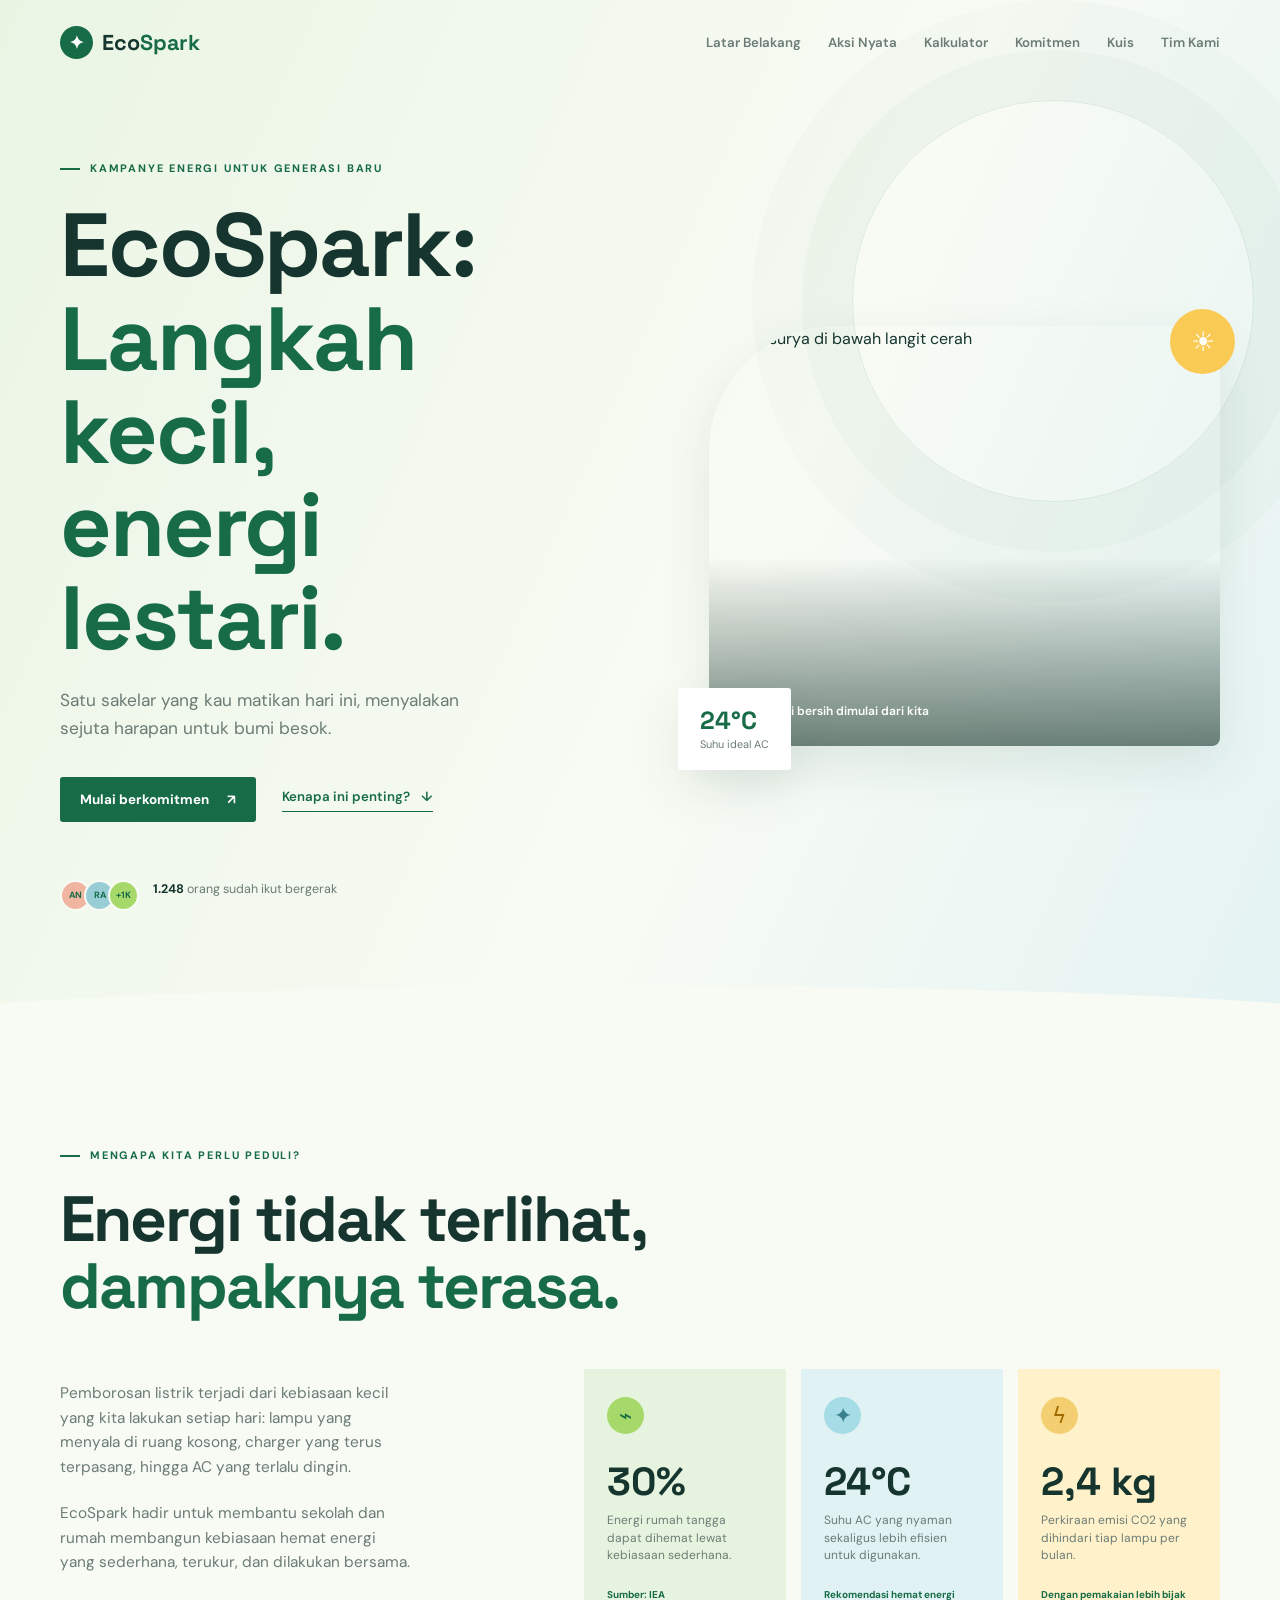
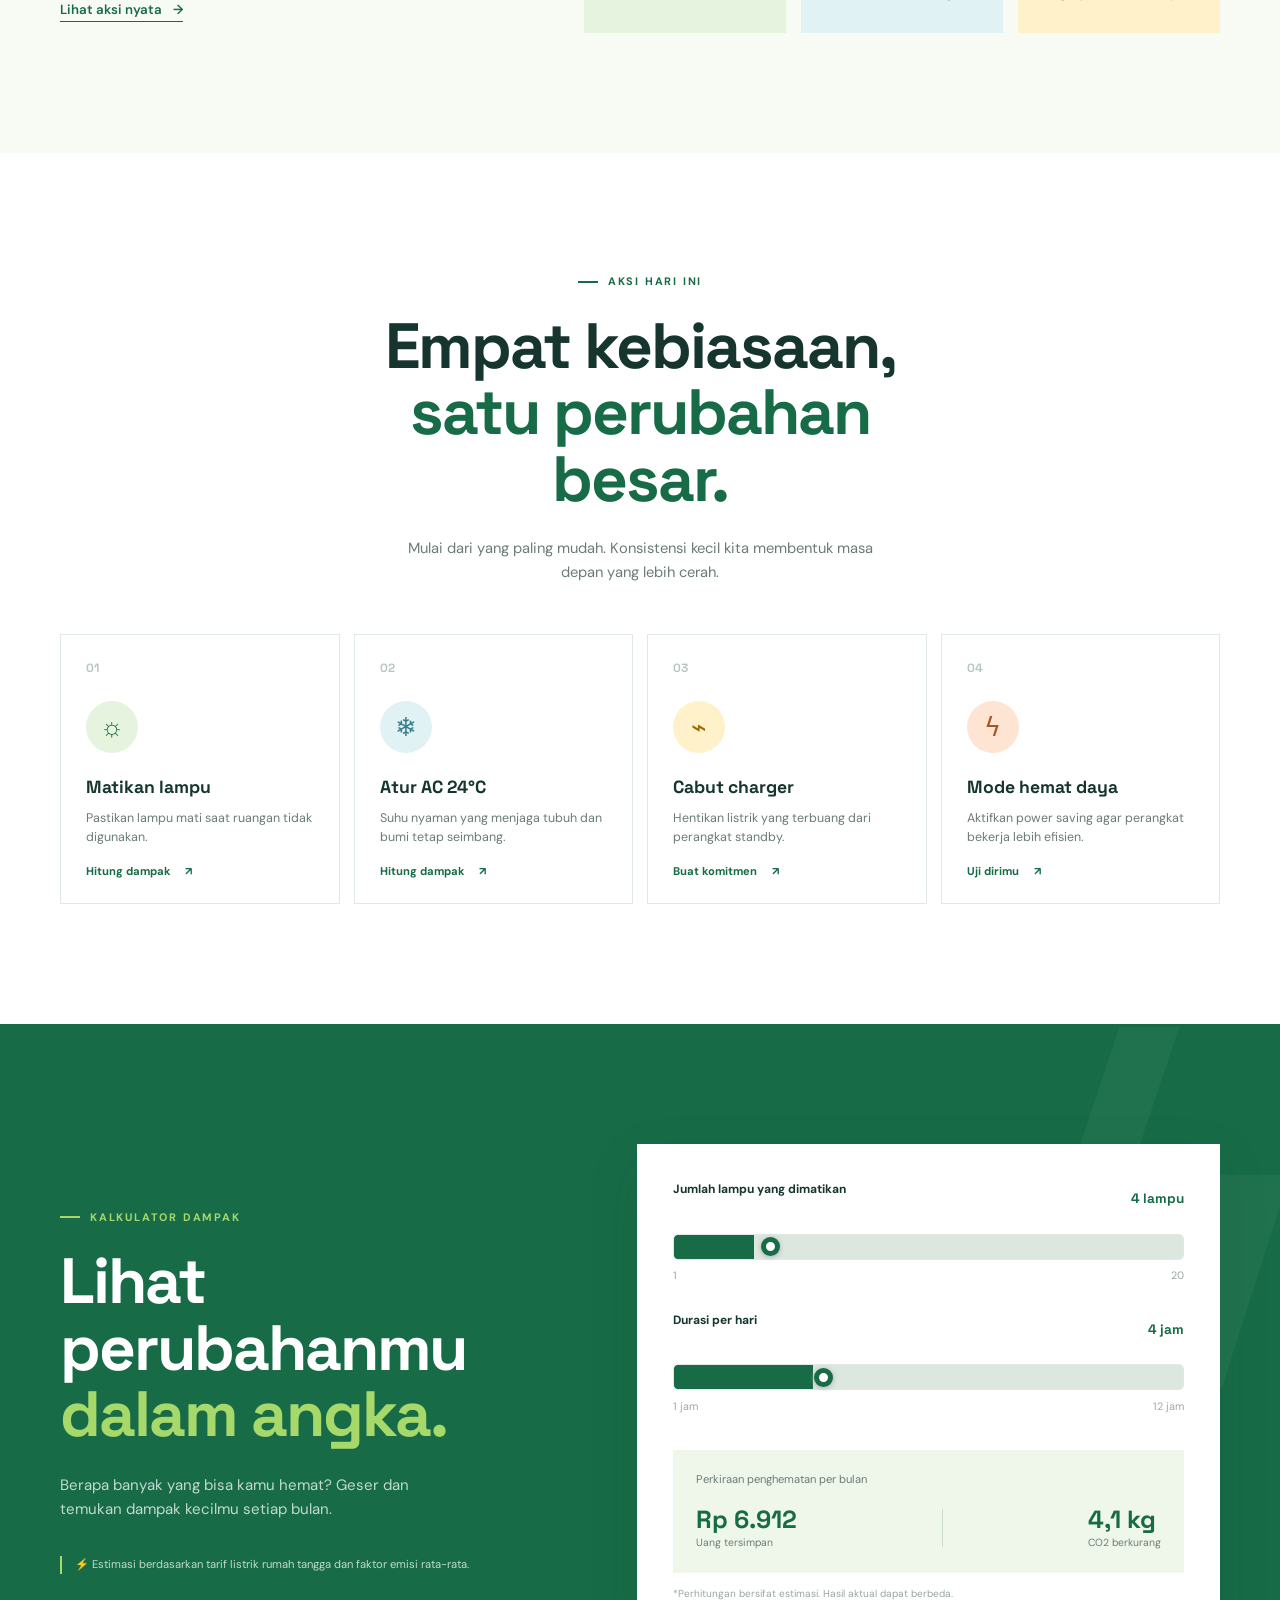
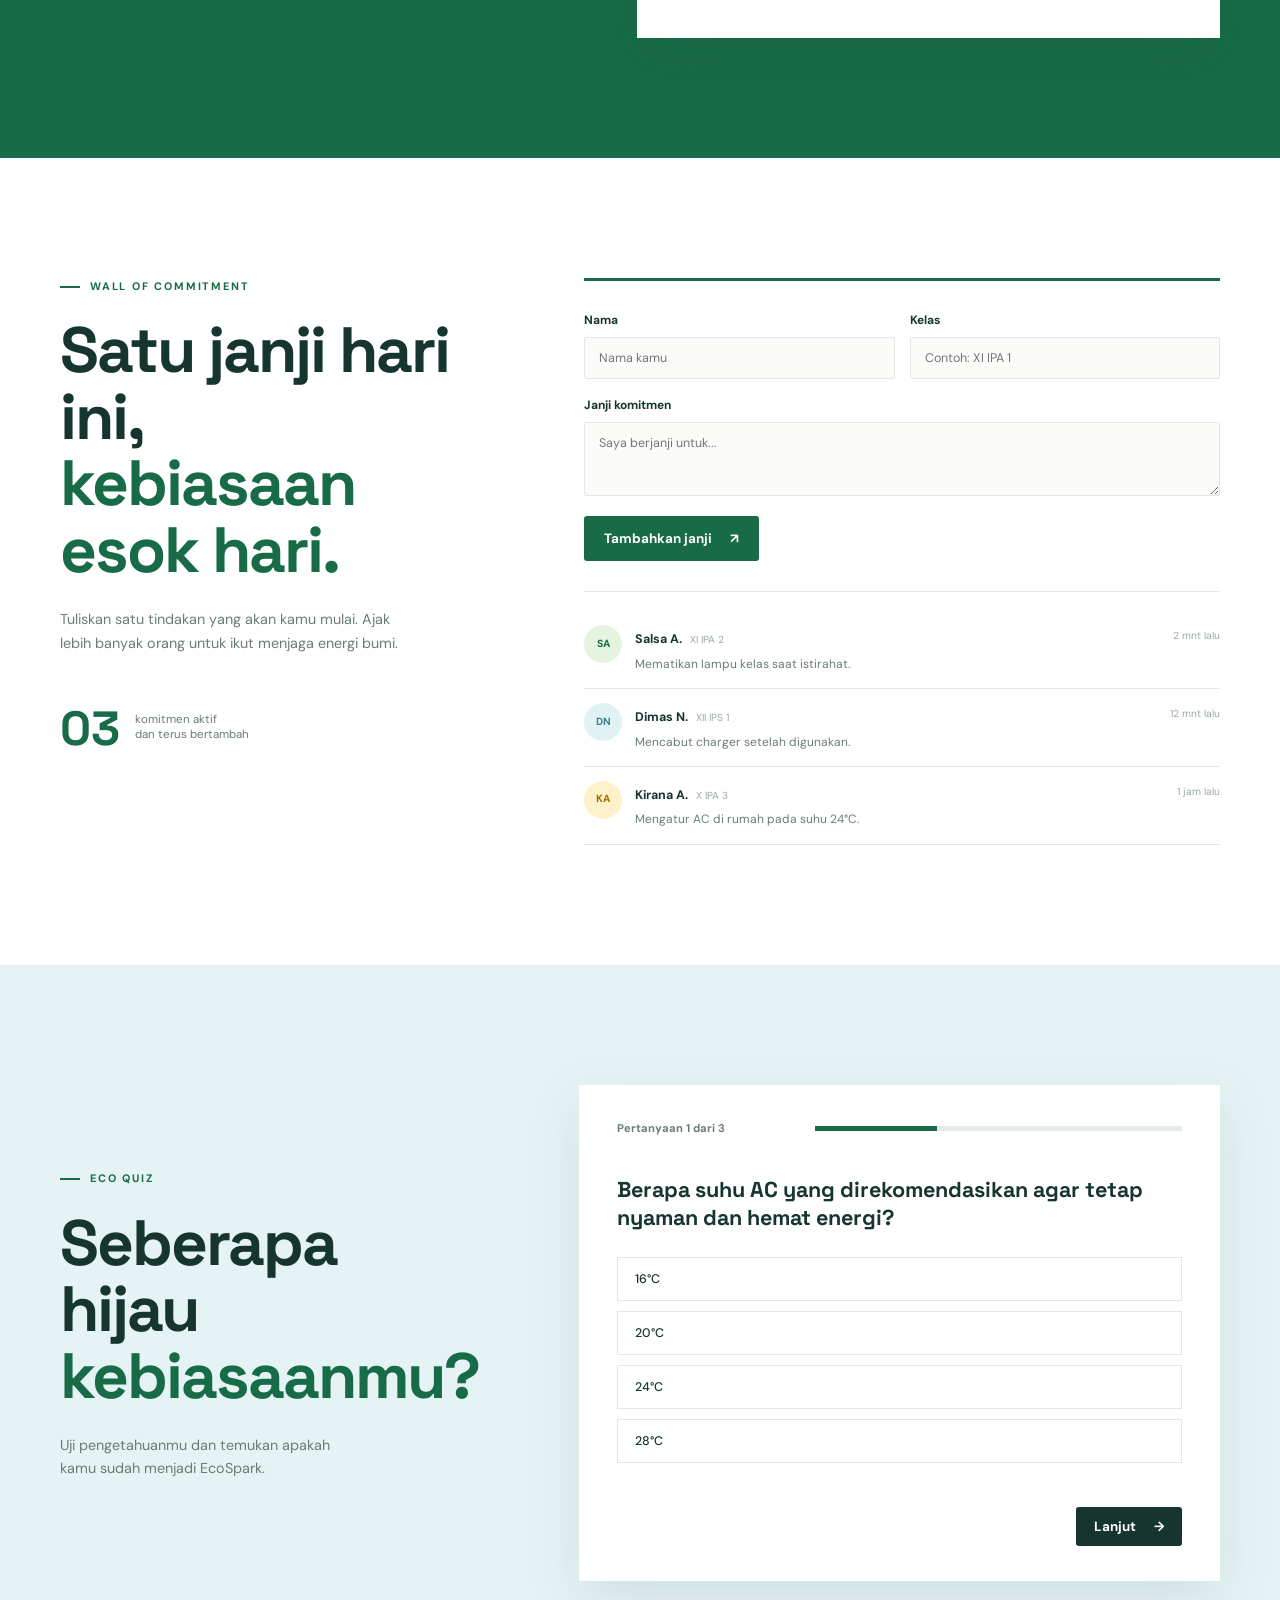
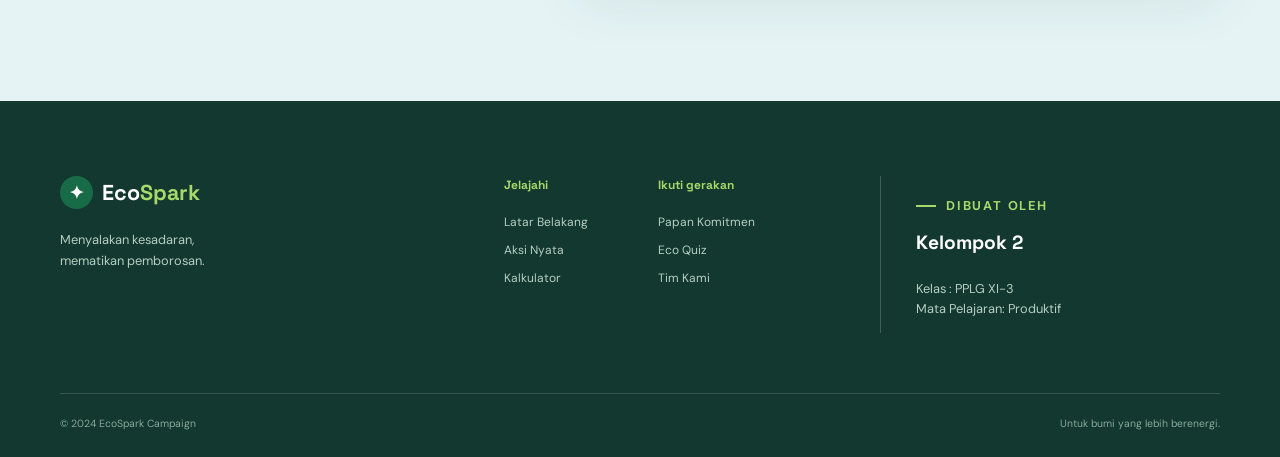
==== index.html @ 9c156b4d "first commit" ====
<!doctype html>
<html lang="id">
  <head>
    <meta charset="UTF-8" />
    <meta name="viewport" content="width=device-width, initial-scale=1.0" />
    <meta
      name="description"
      content="EcoSpark adalah kampanye digital untuk membangun kebiasaan konservasi dan penghematan energi."
    />
    <title>EcoSpark | Energi Lestari</title>
    <link rel="preconnect" href="https://fonts.googleapis.com" />
    <link rel="preconnect" href="https://fonts.gstatic.com" crossorigin />
    <link
      href="https://fonts.googleapis.com/css2?family=DM+Sans:wght@400;500;600;700&family=Space+Grotesk:wght@500;600;700&display=swap"
      rel="stylesheet"
    />
    <link rel="stylesheet" href="style.css" />
  </head>
  <body>
    <header class="site-header">
      <nav class="navbar container" aria-label="Navigasi utama">
        <a class="brand" href="#beranda" aria-label="EcoSpark beranda"
          ><span class="brand-mark">✦</span
          ><span>Eco<span>Spark</span></span></a
        >
        <button
          class="menu-toggle"
          type="button"
          aria-expanded="false"
          aria-controls="main-menu"
          aria-label="Buka menu navigasi"
        >
          ☰
        </button>
        <div class="nav-menu" id="main-menu">
          <a href="#latar-belakang">Latar Belakang</a
          ><a href="#aksi-nyata">Aksi Nyata</a
          ><a href="#kalkulator">Kalkulator</a><a href="#komitmen">Komitmen</a
          ><a href="#kuis">Kuis</a><a href="#tim">Tim Kami</a>
        </div>
      </nav>
    </header>

    <main>
      <section class="hero" id="beranda">
        <div class="hero-grid container">
          <div class="hero-copy reveal">
            <p class="eyebrow">
              <span></span> Kampanye energi untuk generasi baru
            </p>
            <h1>
              EcoSpark:<br /><em>Langkah kecil,<br />energi lestari.</em>
            </h1>
            <p class="hero-text">
              Satu sakelar yang kau matikan hari ini, menyalakan sejuta harapan
              untuk bumi besok.
            </p>
            <div class="hero-actions">
              <a class="button button-primary" href="#komitmen"
                >Mulai berkomitmen <span>↗</span></a
              ><a class="text-link" href="#latar-belakang"
                >Kenapa ini penting? <span>↓</span></a
              >
            </div>
            <div class="hero-proof">
              <div class="avatar-stack" aria-hidden="true">
                <span>AN</span><span>RA</span><span>+1K</span>
              </div>
              <p><strong>1.248</strong> orang sudah ikut bergerak</p>
            </div>
          </div>
          <div class="hero-visual reveal">
            <div class="visual-frame">
              <img
                src="https://images.unsplash.com/photo-1497435334941-8c899ee9e8e9?auto=format&fit=crop&w=1100&q=85"
                alt="Panel surya di bawah langit cerah"
              />
              <div class="image-label">
                <span class="pulse-dot"></span> Energi bersih dimulai dari kita
              </div>
            </div>
            <div class="floating-stat">
              <strong>24°C</strong><span>Suhu ideal AC</span>
            </div>
            <div class="sun-badge">☀</div>
          </div>
        </div>
        <div class="hero-wave" aria-hidden="true"></div>
      </section>

      <section class="section intro-section" id="latar-belakang">
        <div class="container">
          <div class="section-heading reveal">
            <p class="eyebrow"><span></span> Mengapa kita perlu peduli?</p>
            <h2>Energi tidak terlihat,<br /><em>dampaknya terasa.</em></h2>
          </div>
          <div class="intro-layout">
            <div class="intro-copy reveal">
              <p>
                Pemborosan listrik terjadi dari kebiasaan kecil yang kita
                lakukan setiap hari: lampu yang menyala di ruang kosong, charger
                yang terus terpasang, hingga AC yang terlalu dingin.
              </p>
              <p>
                EcoSpark hadir untuk membantu sekolah dan rumah membangun
                kebiasaan hemat energi yang sederhana, terukur, dan dilakukan
                bersama.
              </p>
              <a class="text-link" href="#aksi-nyata"
                >Lihat aksi nyata <span>→</span></a
              >
            </div>
            <div class="stats-grid">
              <article class="stat-card reveal">
                <span class="stat-icon leaf">⌁</span><strong>30%</strong>
                <p>
                  Energi rumah tangga dapat dihemat lewat kebiasaan sederhana.
                </p>
                <small>Sumber: IEA</small>
              </article>
              <article class="stat-card stat-card-blue reveal">
                <span class="stat-icon sun">✦</span><strong>24°C</strong>
                <p>
                  Suhu AC yang nyaman sekaligus lebih efisien untuk digunakan.
                </p>
                <small>Rekomendasi hemat energi</small>
              </article>
              <article class="stat-card stat-card-yellow reveal">
                <span class="stat-icon bolt">ϟ</span><strong>2,4 kg</strong>
                <p>Perkiraan emisi CO2 yang dihindari tiap lampu per bulan.</p>
                <small>Dengan pemakaian lebih bijak</small>
              </article>
            </div>
          </div>
        </div>
      </section>

      <section class="section actions-section" id="aksi-nyata">
        <div class="container">
          <div class="section-heading centered reveal">
            <p class="eyebrow"><span></span> Aksi hari ini</p>
            <h2>Empat kebiasaan,<br /><em>satu perubahan besar.</em></h2>
            <p>
              Mulai dari yang paling mudah. Konsistensi kecil kita membentuk
              masa depan yang lebih cerah.
            </p>
          </div>
          <div class="action-grid">
            <article class="action-card reveal">
              <div class="action-number">01</div>
              <div class="action-icon icon-green">☼</div>
              <h3>Matikan lampu</h3>
              <p>Pastikan lampu mati saat ruangan tidak digunakan.</p>
              <a href="#kalkulator">Hitung dampak <span>↗</span></a>
            </article>
            <article class="action-card reveal">
              <div class="action-number">02</div>
              <div class="action-icon icon-blue">❄</div>
              <h3>Atur AC 24°C</h3>
              <p>Suhu nyaman yang menjaga tubuh dan bumi tetap seimbang.</p>
              <a href="#kalkulator">Hitung dampak <span>↗</span></a>
            </article>
            <article class="action-card reveal">
              <div class="action-number">03</div>
              <div class="action-icon icon-yellow">⌁</div>
              <h3>Cabut charger</h3>
              <p>Hentikan listrik yang terbuang dari perangkat standby.</p>
              <a href="#komitmen">Buat komitmen <span>↗</span></a>
            </article>
            <article class="action-card reveal">
              <div class="action-number">04</div>
              <div class="action-icon icon-orange">ϟ</div>
              <h3>Mode hemat daya</h3>
              <p>Aktifkan power saving agar perangkat bekerja lebih efisien.</p>
              <a href="#kuis">Uji dirimu <span>↗</span></a>
            </article>
          </div>
        </div>
      </section>

      <section class="section calculator-section" id="kalkulator">
        <div class="container calculator-wrap">
          <div class="calculator-intro reveal">
            <p class="eyebrow"><span></span> Kalkulator dampak</p>
            <h2>Lihat perubahanmu<br /><em>dalam angka.</em></h2>
            <p>
              Berapa banyak yang bisa kamu hemat? Geser dan temukan dampak
              kecilmu setiap bulan.
            </p>
            <div class="calculator-note">
              ⚡ Estimasi berdasarkan tarif listrik rumah tangga dan faktor
              emisi rata-rata.
            </div>
          </div>
          <div class="calculator-card reveal">
            <div class="input-group">
              <div class="input-label">
                <label for="lamp-count">Jumlah lampu yang dimatikan</label
                ><output id="lamp-value">4 lampu</output>
              </div>
              <input id="lamp-count" type="range" min="1" max="20" value="4" />
              <div class="range-labels"><span>1</span><span>20</span></div>
            </div>
            <div class="input-group">
              <div class="input-label">
                <label for="hour-count">Durasi per hari</label
                ><output id="hour-value">4 jam</output>
              </div>
              <input id="hour-count" type="range" min="1" max="12" value="4" />
              <div class="range-labels">
                <span>1 jam</span><span>12 jam</span>
              </div>
            </div>
            <div class="result-box">
              <p>Perkiraan penghematan per bulan</p>
              <div class="result-values">
                <div>
                  <strong id="saving-result">Rp 11.520</strong
                  ><span>Uang tersimpan</span>
                </div>
                <div class="result-divider"></div>
                <div>
                  <strong id="emission-result">3,2 kg</strong
                  ><span>CO2 berkurang</span>
                </div>
              </div>
            </div>
            <p class="calculator-disclaimer">
              *Perhitungan bersifat estimasi. Hasil aktual dapat berbeda.
            </p>
          </div>
        </div>
      </section>

      <section class="section commitment-section" id="komitmen">
        <div class="container commitment-layout">
          <div class="commitment-intro reveal">
            <p class="eyebrow"><span></span> Wall of commitment</p>
            <h2>Satu janji hari ini,<br /><em>kebiasaan esok hari.</em></h2>
            <p>
              Tuliskan satu tindakan yang akan kamu mulai. Ajak lebih banyak
              orang untuk ikut menjaga energi bumi.
            </p>
            <div class="commitment-count">
              <strong id="commitment-count">03</strong
              ><span>komitmen aktif<br />dan terus bertambah</span>
            </div>
          </div>
          <div class="commitment-panel reveal">
            <form id="commitment-form">
              <div class="form-row">
                <label
                  >Nama<input
                    type="text"
                    id="name"
                    placeholder="Nama kamu"
                    required /></label
                ><label
                  >Kelas<input
                    type="text"
                    id="class"
                    placeholder="Contoh: XI IPA 1"
                    required
                /></label>
              </div>
              <label
                >Janji komitmen<textarea
                  id="promise"
                  rows="3"
                  placeholder="Saya berjanji untuk..."
                  required
                ></textarea></label
              ><button class="button button-primary" type="submit">
                Tambahkan janji <span>↗</span>
              </button>
            </form>
            <div
              class="commitment-list"
              id="commitment-list"
              aria-live="polite"
            >
              <article class="commitment-item">
                <div class="commitment-avatar">SA</div>
                <div>
                  <strong>Salsa A.</strong><span>XI IPA 2</span>
                  <p>Mematikan lampu kelas saat istirahat.</p>
                </div>
                <time>2 mnt lalu</time>
              </article>
              <article class="commitment-item">
                <div class="commitment-avatar avatar-sky">DN</div>
                <div>
                  <strong>Dimas N.</strong><span>XII IPS 1</span>
                  <p>Mencabut charger setelah digunakan.</p>
                </div>
                <time>12 mnt lalu</time>
              </article>
              <article class="commitment-item">
                <div class="commitment-avatar avatar-yellow">KA</div>
                <div>
                  <strong>Kirana A.</strong><span>X IPA 3</span>
                  <p>Mengatur AC di rumah pada suhu 24°C.</p>
                </div>
                <time>1 jam lalu</time>
              </article>
            </div>
          </div>
        </div>
      </section>

      <section class="section quiz-section" id="kuis">
        <div class="container quiz-wrap">
          <div class="quiz-heading reveal">
            <p class="eyebrow"><span></span> Eco quiz</p>
            <h2>Seberapa hijau<br /><em>kebiasaanmu?</em></h2>
            <p>
              Uji pengetahuanmu dan temukan apakah kamu sudah menjadi EcoSpark.
            </p>
          </div>
          <div class="quiz-card reveal" id="quiz-card">
            <div class="quiz-progress">
              <span id="question-number">Pertanyaan 1 dari 3</span>
              <div class="progress-track"><span id="progress-bar"></span></div>
            </div>
            <div id="quiz-content">
              <h3 id="question-text">
                Berapa suhu AC yang direkomendasikan agar tetap nyaman dan hemat
                energi?
              </h3>
              <div class="quiz-options" id="quiz-options"></div>
            </div>
            <div class="quiz-footer">
              <span id="quiz-feedback"></span
              ><button
                class="button button-dark"
                id="next-question"
                type="button"
              >
                Lanjut <span>→</span>
              </button>
            </div>
          </div>
        </div>
      </section>
    </main>

    <footer class="site-footer" id="tim">
      <div class="container footer-top">
        <div>
          <a class="brand footer-brand" href="#beranda"
            ><span class="brand-mark">✦</span
            ><span>Eco<span>Spark</span></span></a
          >
          <p>Menyalakan kesadaran,<br />mematikan pemborosan.</p>
        </div>
        <div class="footer-links">
          <div>
            <h4>Jelajahi</h4>
            <a href="#latar-belakang">Latar Belakang</a
            ><a href="#aksi-nyata">Aksi Nyata</a
            ><a href="#kalkulator">Kalkulator</a>
          </div>
          <div>
            <h4>Ikuti gerakan</h4>
            <a href="#komitmen">Papan Komitmen</a><a href="#kuis">Eco Quiz</a
            ><a href="#tim">Tim Kami</a>
          </div>
        </div>
        <div class="team-card">
          <p class="eyebrow"><span></span> Dibuat oleh</p>
          <h3>Kelompok 2</h3>
          <p>Kelas : PPLG XI-3<br />Mata Pelajaran: Produktif</p>
        </div>
      </div>
      <div class="footer-bottom container">
        <span>© 2024 EcoSpark Campaign</span
        ><span>Untuk bumi yang lebih berenergi.</span>
      </div>
    </footer>
    <script src="script.js"></script>
  </body>
</html>
---- style.css ----
@import url('https://fonts.googleapis.com/css2?family=DM+Sans:wght@400;500;600;700&family=Space+Grotesk:wght@500;600;700&display=swap');

:root {
    --green: #176b47;
    --green-bright: #a6d96a;
    --sky: #dff2f7;
    --yellow: #f9cb55;
    --orange: #f28c52;
    --ink: #16352f;
    --muted: #6b7c76;
    --paper: #f8fbf4;
    --white: #fff;
    --line: #e0e9e3;
    --shadow: 0 18px 50px rgba(26, 79, 56, .1);
}

* {
    box-sizing: border-box;
}

html {
    scroll-behavior: smooth;
}

body {
    margin: 0;
    color: var(--ink);
    background: var(--paper);
    font-family: 'DM Sans', sans-serif;
    line-height: 1.6;
}

h1,
h2,
h3,
h4,
p {
    margin-top: 0;
}

h1,
h2,
h3,
h4,
.brand {
    font-family: 'Space Grotesk', sans-serif;
}

h1,
h2 {
    letter-spacing: -2px;
    line-height: 1.04;
}

h1 {
    font-size: clamp(3.4rem, 7vw, 6.8rem);
    margin-bottom: 22px;
}

h2 {
    font-size: clamp(2.6rem, 5vw, 4.8rem);
    margin-bottom: 25px;
}

h2 em,
h1 em {
    color: var(--green);
    font-style: normal;
}

.container {
    width: min(1160px, calc(100% - 48px));
    margin: 0 auto;
}

.site-header {
    position: absolute;
    width: 100%;
    z-index: 5;
}

.navbar {
    height: 86px;
    display: flex;
    align-items: center;
    justify-content: space-between;
}

.brand {
    color: var(--ink);
    text-decoration: none;
    font-size: 1.35rem;
    font-weight: 700;
    display: flex;
    align-items: center;
    gap: 9px;
}

.brand>span:last-child>span {
    color: var(--green);
}

.brand-mark {
    width: 33px;
    height: 33px;
    border-radius: 50%;
    display: grid;
    place-items: center;
    color: var(--white);
    background: var(--green);
    font-family: sans-serif;
    font-size: 1.1rem;
}

.nav-menu {
    display: flex;
    gap: 27px;
    align-items: center;
}

.nav-menu a,
.text-link {
    color: var(--muted);
    text-decoration: none;
    font-size: .83rem;
    font-weight: 600;
    transition: color .2s;
}

.nav-menu a:hover,
.text-link:hover {
    color: var(--green);
}

.menu-toggle {
    display: none;
    background: none;
    border: 0;
    color: var(--ink);
    font-size: 1.4rem;
    cursor: pointer;
}

.hero {
    min-height: 700px;
    padding: 160px 0 115px;
    position: relative;
    overflow: hidden;
    background: linear-gradient(114deg, #eaf5e4 0%, #f8fbf4 58%, #e4f3f3 100%);
}

.hero:before {
    content: '';
    position: absolute;
    width: 400px;
    height: 400px;
    border: 1px solid rgba(23, 107, 71, .12);
    border-radius: 50%;
    right: 2%;
    top: 100px;
    box-shadow: 0 0 0 50px rgba(23, 107, 71, .025), 0 0 0 100px rgba(23, 107, 71, .018);
}

.hero-grid {
    display: grid;
    grid-template-columns: 1.02fr .98fr;
    gap: 65px;
    align-items: center;
    position: relative;
    z-index: 1;
}

.eyebrow {
    text-transform: uppercase;
    color: var(--green);
    letter-spacing: 1.8px;
    font-size: .68rem;
    font-weight: 700;
    display: flex;
    gap: 10px;
    align-items: center;
    margin-bottom: 22px;
}

.eyebrow span {
    width: 20px;
    height: 2px;
    background: var(--green);
    display: inline-block;
}

.hero-text {
    max-width: 440px;
    color: var(--muted);
    font-size: 1.08rem;
}

.hero-actions {
    display: flex;
    gap: 26px;
    align-items: center;
    margin-top: 34px;
}

.button {
    border: 0;
    cursor: pointer;
    display: inline-flex;
    align-items: center;
    justify-content: center;
    gap: 18px;
    padding: 14px 20px;
    border-radius: 3px;
    text-decoration: none;
    font: 700 .84rem 'DM Sans', sans-serif;
    transition: transform .2s, box-shadow .2s, background .2s;
}

.button:hover {
    transform: translateY(-2px);
    box-shadow: 0 8px 22px rgba(23, 107, 71, .2);
}

.button-primary {
    background: var(--green);
    color: white;
}

.button-dark {
    background: var(--ink);
    color: white;
}

.text-link {
    border-bottom: 1px solid var(--green);
    color: var(--green);
    padding-bottom: 3px;
}

.text-link span {
    margin-left: 8px;
}

.hero-proof {
    display: flex;
    align-items: center;
    gap: 14px;
    margin-top: 58px;
    color: var(--muted);
    font-size: .78rem;
}

.hero-proof strong {
    color: var(--ink);
}

.avatar-stack {
    display: flex;
}

.avatar-stack span {
    width: 31px;
    height: 31px;
    display: grid;
    place-items: center;
    background: var(--green-bright);
    color: var(--green);
    border: 2px solid var(--paper);
    border-radius: 50%;
    margin-left: -7px;
    font-size: .57rem;
    font-weight: bold;
}

.avatar-stack span:first-child {
    margin-left: 0;
    background: #efb5a0;
}

.avatar-stack span:nth-child(2) {
    background: #99cdd6;
}

.hero-visual {
    position: relative;
    padding: 22px 0 22px 26px;
}

.visual-frame {
    height: 420px;
    overflow: hidden;
    position: relative;
    border-radius: 125px 8px 8px 8px;
    box-shadow: var(--shadow);
}

.visual-frame:after {
    content: '';
    position: absolute;
    inset: 0;
    background: linear-gradient(180deg, transparent 55%, rgba(10, 42, 30, .58));
}

.visual-frame img {
    width: 100%;
    height: 100%;
    object-fit: cover;
}

.image-label {
    position: absolute;
    z-index: 1;
    color: white;
    bottom: 25px;
    left: 30px;
    font-size: .75rem;
    font-weight: 600;
}

.pulse-dot {
    display: inline-block;
    width: 8px;
    height: 8px;
    background: var(--green-bright);
    border-radius: 50%;
    margin-right: 8px;
}

.floating-stat {
    position: absolute;
    z-index: 2;
    bottom: -2px;
    left: -5px;
    padding: 17px 22px;
    background: white;
    box-shadow: var(--shadow);
    border-radius: 3px;
    display: grid;
}

.floating-stat strong {
    font: 700 1.55rem 'Space Grotesk';
    color: var(--green);
}

.floating-stat span {
    color: var(--muted);
    font-size: .68rem;
}

.sun-badge {
    position: absolute;
    right: -15px;
    top: 5px;
    background: var(--yellow);
    width: 65px;
    height: 65px;
    display: grid;
    place-items: center;
    border-radius: 50%;
    color: white;
    font-size: 1.7rem;
}

.hero-wave {
    height: 42px;
    background: var(--paper);
    position: absolute;
    bottom: -1px;
    width: 110%;
    left: -5%;
    clip-path: ellipse(56% 100% at 50% 100%);
}

.section {
    padding: 120px 0;
}

.intro-section {
    background: var(--paper);
}

.intro-layout {
    display: grid;
    grid-template-columns: .8fr 1.2fr;
    gap: 100px;
    align-items: center;
}

.intro-copy {
    color: var(--muted);
    font-size: .96rem;
    max-width: 350px;
}

.intro-copy p {
    margin-bottom: 22px;
}

.stats-grid {
    display: grid;
    grid-template-columns: repeat(3, 1fr);
    gap: 15px;
}

.stat-card {
    background: #e6f4df;
    padding: 28px 23px;
    min-height: 235px;
    position: relative;
}

.stat-card-blue {
    background: #e0f2f4;
}

.stat-card-yellow {
    background: #fff1c9;
}

.stat-icon {
    width: 37px;
    height: 37px;
    border-radius: 50%;
    display: grid;
    place-items: center;
    background: var(--green-bright);
    color: var(--green);
    font-size: 1.4rem;
    margin-bottom: 22px;
}

.sun {
    background: #a5dce5;
    color: #397f8b;
}

.bolt {
    background: #f3cf72;
    color: #a06b00;
}

.stat-card strong {
    font: 700 2.45rem 'Space Grotesk';
    display: block;
    margin-bottom: 6px;
}

.stat-card p {
    font-size: .75rem;
    line-height: 1.45;
    color: var(--muted);
    margin-bottom: 15px;
}

.stat-card small {
    color: var(--green);
    font-size: .62rem;
    font-weight: 700;
}

.actions-section {
    background: #fff;
}

.section-heading {
    margin-bottom: 50px;
}

.section-heading.centered {
    text-align: center;
    max-width: 630px;
    margin-left: auto;
    margin-right: auto;
}

.section-heading.centered .eyebrow {
    justify-content: center;
}

.section-heading.centered>p:last-child {
    color: var(--muted);
    max-width: 470px;
    margin: 0 auto;
    font-size: .92rem;
}

.action-grid {
    display: grid;
    grid-template-columns: repeat(4, 1fr);
    gap: 14px;
}

.action-card {
    border: 1px solid var(--line);
    padding: 25px;
    min-height: 270px;
    position: relative;
    transition: transform .25s, box-shadow .25s;
}

.action-card:hover {
    transform: translateY(-6px);
    box-shadow: var(--shadow);
}

.action-number {
    color: #b8c8c0;
    font: 700 .75rem 'Space Grotesk';
}

.action-icon {
    width: 52px;
    height: 52px;
    display: grid;
    place-items: center;
    border-radius: 50%;
    font-size: 1.65rem;
    margin: 25px 0 20px;
}

.icon-green {
    color: var(--green);
    background: #e6f4df;
}

.icon-blue {
    color: #397f8b;
    background: #e0f2f4;
}

.icon-yellow {
    color: #a06b00;
    background: #fff1c9;
}

.icon-orange {
    color: #a95620;
    background: #fee5d3;
}

.action-card h3 {
    font-size: 1.1rem;
    margin-bottom: 8px;
}

.action-card p {
    font-size: .78rem;
    color: var(--muted);
    line-height: 1.5;
}

.action-card a {
    position: absolute;
    bottom: 22px;
    color: var(--green);
    font-size: .7rem;
    font-weight: 700;
    text-decoration: none;
}

.action-card a span {
    margin-left: 12px;
}

.calculator-section {
    background: var(--green);
    color: white;
    position: relative;
    overflow: hidden;
}

.calculator-section:before {
    content: 'ϟ';
    position: absolute;
    right: -30px;
    top: -80px;
    font: 700 450px 'Space Grotesk';
    color: rgba(255, 255, 255, .04);
}

.calculator-wrap {
    display: grid;
    grid-template-columns: .9fr 1.1fr;
    gap: 100px;
    align-items: center;
    position: relative;
    z-index: 1;
}

.calculator-intro .eyebrow {
    color: var(--green-bright);
}

.calculator-intro .eyebrow span {
    background: var(--green-bright);
}

.calculator-intro h2 em {
    color: var(--green-bright);
}

.calculator-intro>p:not(.eyebrow) {
    max-width: 350px;
    color: #c1dacf;
    font-size: .94rem;
}

.calculator-note {
    border-left: 2px solid var(--green-bright);
    padding-left: 13px;
    color: #c1dacf;
    font-size: .7rem;
    margin-top: 35px;
}

.calculator-card {
    background: white;
    padding: 36px;
    color: var(--ink);
    box-shadow: var(--shadow);
}

.input-group {
    margin-bottom: 27px;
}

.input-label {
    display: flex;
    justify-content: space-between;
    align-items: center;
    font-size: .82rem;
    font-weight: 600;
}

.input-label output {
    color: var(--green);
    font: 700 .85rem 'Space Grotesk';
}

input[type=range] {
    appearance: none;
    width: 100%;
    height: 5px;
    background: #dce7e0;
    border-radius: 5px;
    outline: none;
    margin: 17px 0 7px;
}

input[type=range]::-webkit-slider-thumb {
    appearance: none;
    width: 19px;
    height: 19px;
    border-radius: 50%;
    background: white;
    border: 5px solid var(--green);
    cursor: pointer;
    box-shadow: 0 1px 5px #aaa;
}

.range-labels {
    display: flex;
    justify-content: space-between;
    color: #9aa9a2;
    font-size: .67rem;
}

.result-box {
    background: #eff7eb;
    padding: 21px 23px;
    margin-top: 35px;
}

.result-box>p {
    font-size: .7rem;
    color: var(--muted);
    margin-bottom: 15px;
}

.result-values {
    display: flex;
    align-items: center;
    justify-content: space-between;
}

.result-values div:not(.result-divider) {
    display: grid;
}

.result-values strong {
    color: var(--green);
    font: 700 1.55rem 'Space Grotesk';
}

.result-values span {
    color: var(--muted);
    font-size: .65rem;
}

.result-divider {
    height: 38px;
    width: 1px;
    background: #cbdcc9;
}

.calculator-disclaimer {
    color: #98a69f;
    font-size: .63rem;
    margin: 13px 0 0;
}

.commitment-section {
    background: #fff;
}

.commitment-layout {
    display: grid;
    grid-template-columns: .8fr 1.2fr;
    gap: 100px;
}

.commitment-intro>p:not(.eyebrow) {
    max-width: 340px;
    color: var(--muted);
    font-size: .9rem;
}

.commitment-count {
    display: flex;
    align-items: center;
    gap: 15px;
    margin-top: 43px;
}

.commitment-count strong {
    font: 700 3rem 'Space Grotesk';
    color: var(--green);
}

.commitment-count span {
    color: var(--muted);
    line-height: 1.3;
    font-size: .72rem;
}

.commitment-panel {
    border-top: 3px solid var(--green);
}

.commitment-panel form {
    padding: 30px 0;
    border-bottom: 1px solid var(--line);
}

.form-row {
    display: grid;
    grid-template-columns: 1fr 1fr;
    gap: 15px;
}

label {
    display: grid;
    gap: 7px;
    color: var(--ink);
    font-size: .75rem;
    font-weight: 700;
    margin-bottom: 17px;
}

input,
textarea {
    width: 100%;
    border: 1px solid var(--line);
    background: #fbfcfa;
    padding: 12px 14px;
    border-radius: 2px;
    color: var(--ink);
    font: 400 .78rem 'DM Sans';
    outline: none;
    resize: vertical;
}

input:focus,
textarea:focus {
    border-color: var(--green);
}

form .button {
    margin-top: 3px;
}

.commitment-list {
    padding-top: 19px;
}

.commitment-item {
    display: grid;
    grid-template-columns: 38px 1fr auto;
    gap: 13px;
    padding: 14px 0;
    border-bottom: 1px solid var(--line);
}

.commitment-avatar {
    width: 38px;
    height: 38px;
    display: grid;
    place-items: center;
    border-radius: 50%;
    color: var(--green);
    background: #e6f4df;
    font-size: .65rem;
    font-weight: 700;
}

.avatar-sky {
    background: #e0f2f4;
    color: #397f8b;
}

.avatar-yellow {
    background: #fff1c9;
    color: #a06b00;
}

.commitment-item strong {
    font-size: .78rem;
    margin-right: 8px;
}

.commitment-item span,
.commitment-item time {
    color: #9aa9a2;
    font-size: .64rem;
}

.commitment-item p {
    font-size: .75rem;
    margin: 4px 0 0;
    color: var(--muted);
}

.commitment-item time {
    padding-top: 3px;
}

.quiz-section {
    background: #e5f3f5;
}

.quiz-wrap {
    display: grid;
    grid-template-columns: .75fr 1.25fr;
    gap: 100px;
    align-items: center;
}

.quiz-heading>p:not(.eyebrow) {
    color: var(--muted);
    font-size: .9rem;
    max-width: 300px;
}

.quiz-card {
    background: white;
    padding: 35px 38px;
    box-shadow: var(--shadow);
}

.quiz-progress {
    color: var(--muted);
    font-size: .7rem;
    font-weight: 700;
    display: flex;
    justify-content: space-between;
    align-items: center;
    gap: 18px;
    margin-bottom: 38px;
}

.progress-track {
    width: 65%;
    background: #e5ece7;
    height: 5px;
}

.progress-track span {
    display: block;
    background: var(--green);
    height: 100%;
    width: 33.33%;
    transition: width .3s;
}

.quiz-card h3 {
    font-size: 1.35rem;
    line-height: 1.3;
    max-width: 530px;
    margin-bottom: 25px;
}

.quiz-options {
    display: grid;
    gap: 10px;
}

.quiz-option {
    text-align: left;
    width: 100%;
    border: 1px solid var(--line);
    background: white;
    padding: 13px 17px;
    color: var(--ink);
    font: 500 .78rem 'DM Sans';
    cursor: pointer;
    transition: all .2s;
}

.quiz-option:hover {
    border-color: var(--green);
    background: #f5faf2;
}

.quiz-option.selected {
    border-color: var(--green);
    background: #e6f4df;
}

.quiz-footer {
    display: flex;
    min-height: 58px;
    justify-content: space-between;
    align-items: end;
    margin-top: 25px;
}

.quiz-feedback {
    color: var(--green);
    font-size: .74rem;
    font-weight: 700;
}

.quiz-footer .button {
    padding: 11px 18px;
}

.quiz-result h3 {
    font-size: 4rem;
    color: var(--green);
    margin-bottom: 5px;
}

.quiz-result p:not(.eyebrow) {
    color: var(--muted);
}

.site-footer {
    background: #12382f;
    color: white;
    padding: 75px 0 25px;
}

.footer-top {
    display: grid;
    grid-template-columns: 1.1fr .9fr 1fr;
    gap: 70px;
    padding-bottom: 60px;
}

.footer-brand {
    color: white;
}

.footer-brand>span:last-child>span {
    color: var(--green-bright);
}

.site-footer p {
    color: #b7cec2;
    font-size: .8rem;
    line-height: 1.6;
    margin-top: 20px;
}

.footer-links {
    display: flex;
    gap: 70px;
}

.footer-links h4 {
    font-size: .75rem;
    color: var(--green-bright);
    margin: 0 0 18px;
}

.footer-links a {
    display: block;
    color: #b7cec2;
    text-decoration: none;
    font-size: .75rem;
    margin-bottom: 9px;
}

.team-card {
    border-left: 1px solid rgba(255, 255, 255, .2);
    padding-left: 35px;
}

.team-card .eyebrow {
    color: var(--green-bright);
    margin-bottom: 12px;
}

.team-card .eyebrow span {
    background: var(--green-bright);
}

.team-card h3 {
    font-size: 1.2rem;
    margin-bottom: 8px;
}

.footer-bottom {
    border-top: 1px solid rgba(255, 255, 255, .15);
    padding-top: 22px;
    display: flex;
    justify-content: space-between;
    color: #88a99b;
    font-size: .65rem;
}

.reveal {
    animation: rise .7s ease both;
}

.reveal:nth-child(2) {
    animation-delay: .08s;
}

.reveal:nth-child(3) {
    animation-delay: .16s;
}

.reveal:nth-child(4) {
    animation-delay: .24s;
}

@keyframes rise {
    from {
        opacity: 0;
        transform: translateY(15px);
    }

    to {
        opacity: 1;
        transform: translateY(0);
    }
}

@media (max-width:900px) {
    .nav-menu {
        gap: 14px;
    }

    .nav-menu a {
        font-size: .72rem;
    }

    .hero-grid,
    .calculator-wrap,
    .commitment-layout,
    .quiz-wrap {
        gap: 45px;
    }

    .intro-layout {
        gap: 40px;
    }

    .action-grid {
        grid-template-columns: repeat(2, 1fr);
    }

    .footer-top {
        gap: 35px;
    }
}

@media (max-width:700px) {
    .container {
        width: min(100% - 32px, 540px);
    }

    .navbar {
        height: 72px;
    }

    .menu-toggle {
        display: block;
    }

    .nav-menu {
        display: none;
        position: absolute;
        top: 65px;
        left: 16px;
        right: 16px;
        padding: 18px;
        background: white;
        box-shadow: var(--shadow);
        flex-direction: column;
        align-items: stretch;
        gap: 0;
    }

    .nav-menu.open {
        display: flex;
    }

    .nav-menu a {
        padding: 11px 5px;
        border-bottom: 1px solid var(--line);
    }

    .nav-menu a:last-child {
        border: 0;
    }

    .hero {
        padding-top: 120px;
        min-height: auto;
    }

    .hero-grid,
    .intro-layout,
    .calculator-wrap,
    .commitment-layout,
    .quiz-wrap {
        grid-template-columns: 1fr;
    }

    .hero-grid {
        gap: 35px;
    }

    .hero-visual {
        padding-left: 10px;
    }

    .visual-frame {
        height: 300px;
        border-radius: 90px 6px 6px 6px;
    }

    .sun-badge {
        right: 0;
    }

    .section {
        padding: 75px 0;
    }

    .stats-grid {
        grid-template-columns: 1fr;
    }

    .stat-card {
        min-height: auto;
    }

    .action-grid {
        grid-template-columns: 1fr 1fr;
    }

    .calculator-wrap,
    .quiz-wrap {
        gap: 40px;
    }

    .commitment-layout {
        gap: 40px;
    }

    .footer-top {
        grid-template-columns: 1fr;
        gap: 35px;
    }

    .team-card {
        border-left: 0;
        border-top: 1px solid rgba(255, 255, 255, .2);
        padding: 25px 0 0;
    }

    .footer-bottom {
        gap: 12px;
        flex-direction: column;
    }

    .hero-actions {
        align-items: flex-start;
        flex-direction: column;
        gap: 20px;
    }

    .form-row {
        grid-template-columns: 1fr;
        gap: 0;
    }

    .result-values strong {
        font-size: 1.15rem;
    }

    .quiz-card {
        padding: 25px 20px;
    }

    .progress-track {
        width: 50%;
    }
}
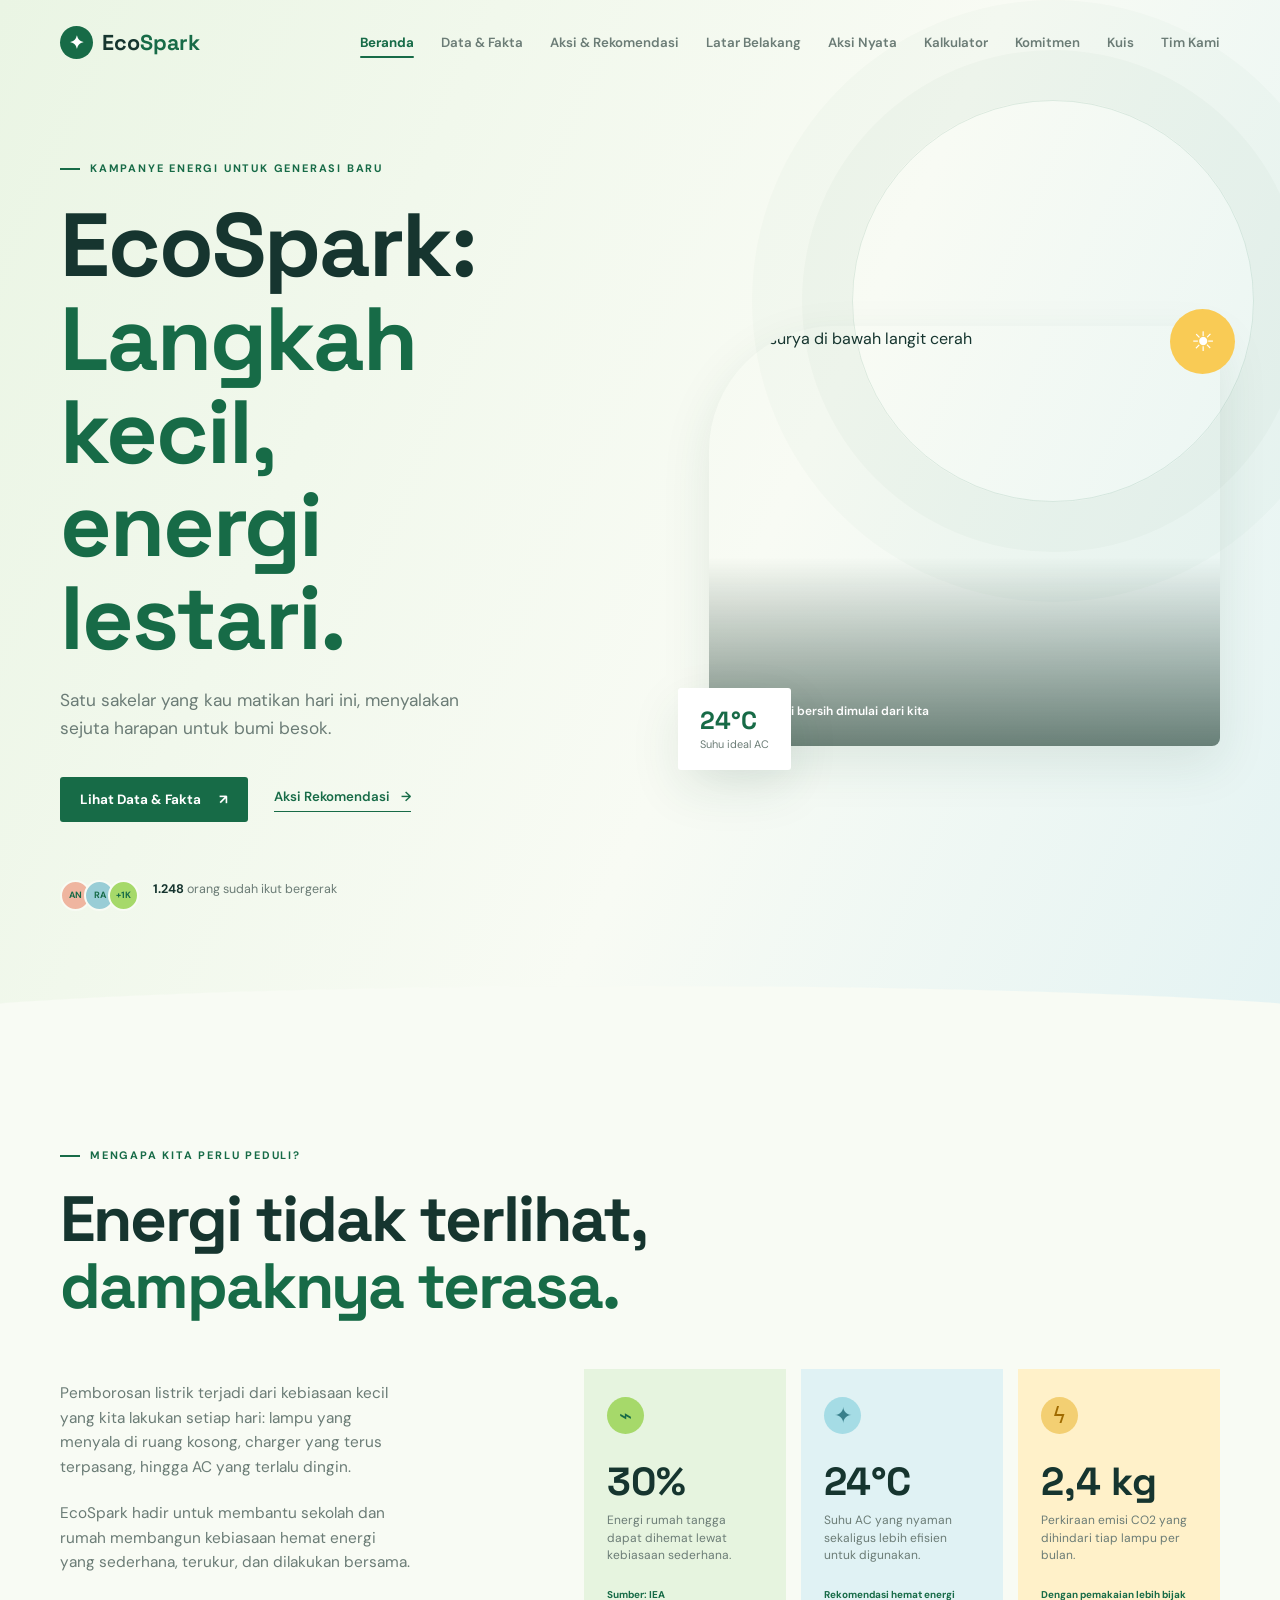
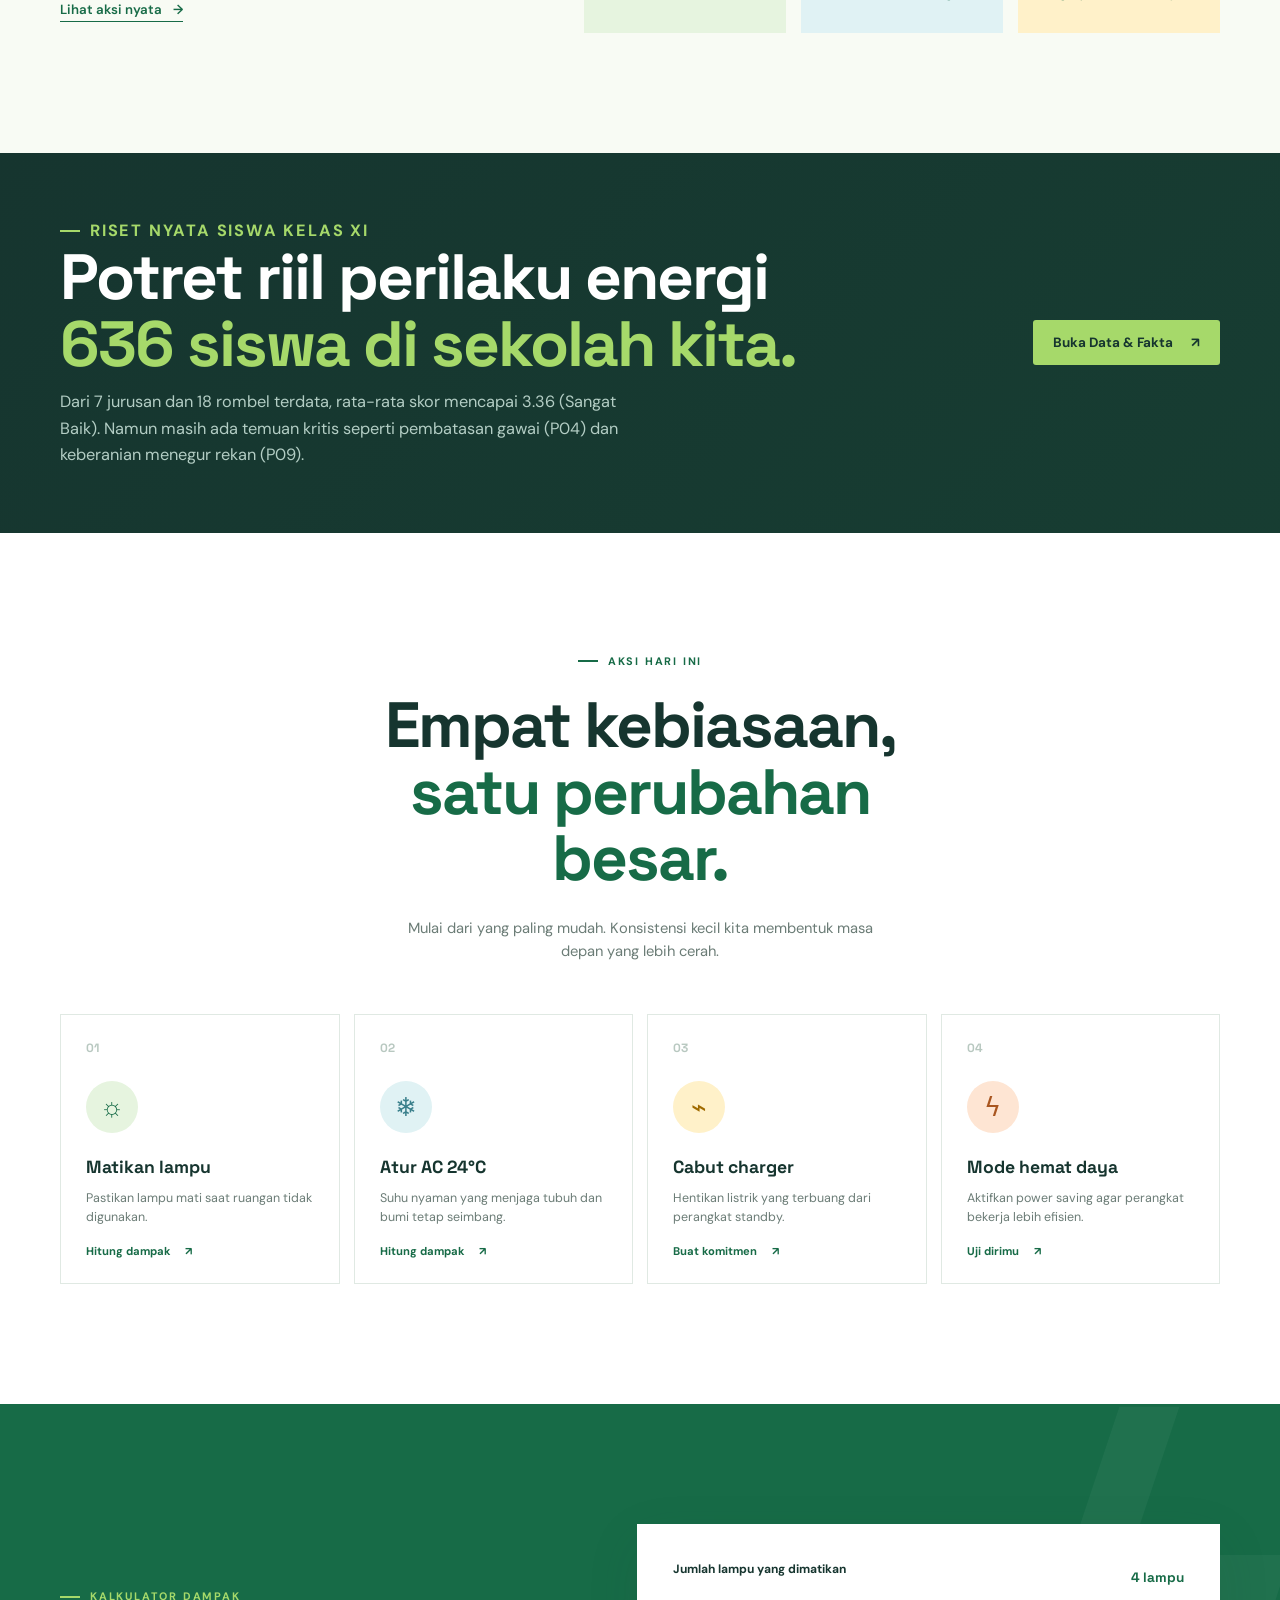
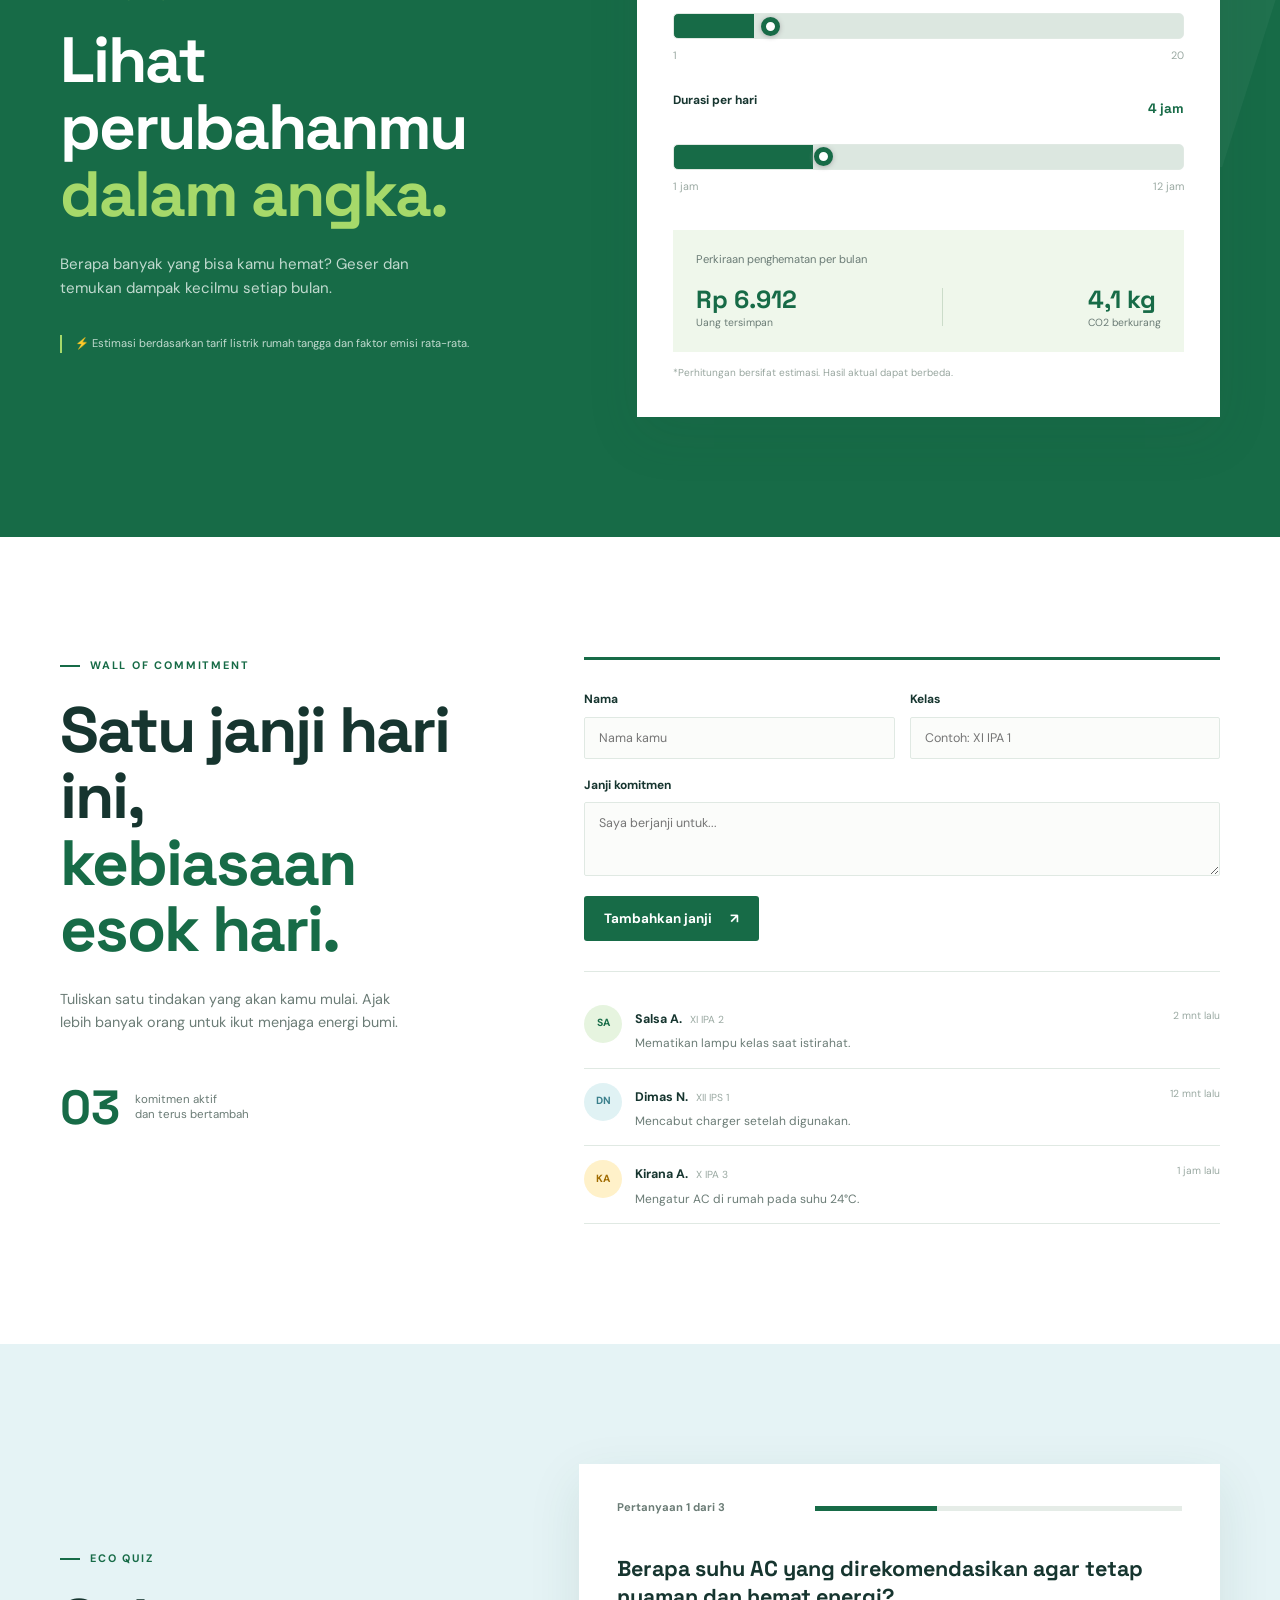
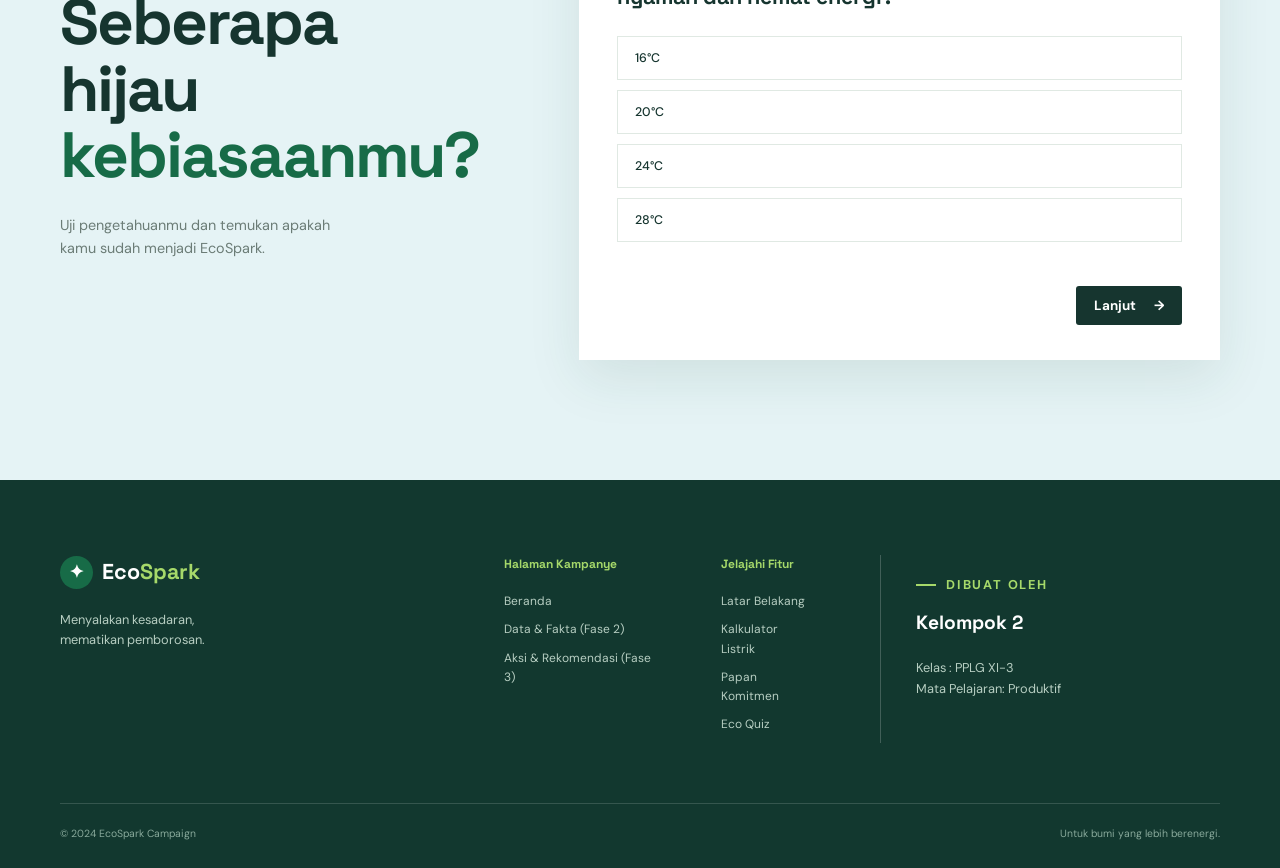
==== commit c400aa95: "fase 2&3" ====
--- a/index.html
+++ b/index.html
@@ -19,7 +19,7 @@
   <body>
     <header class="site-header">
       <nav class="navbar container" aria-label="Navigasi utama">
-        <a class="brand" href="#beranda" aria-label="EcoSpark beranda"
+        <a class="brand" href="index.html" aria-label="EcoSpark beranda"
           ><span class="brand-mark">✦</span
           ><span>Eco<span>Spark</span></span></a
         >
@@ -33,10 +33,15 @@
           ☰
         </button>
         <div class="nav-menu" id="main-menu">
-          <a href="#latar-belakang">Latar Belakang</a
-          ><a href="#aksi-nyata">Aksi Nyata</a
-          ><a href="#kalkulator">Kalkulator</a><a href="#komitmen">Komitmen</a
-          ><a href="#kuis">Kuis</a><a href="#tim">Tim Kami</a>
+          <a href="index.html" class="active">Beranda</a>
+          <a href="data.html">Data & Fakta</a>
+          <a href="aksi.html">Aksi & Rekomendasi</a>
+          <a href="#latar-belakang">Latar Belakang</a>
+          <a href="#aksi-nyata">Aksi Nyata</a>
+          <a href="#kalkulator">Kalkulator</a>
+          <a href="#komitmen">Komitmen</a>
+          <a href="#kuis">Kuis</a>
+          <a href="#tim">Tim Kami</a>
         </div>
       </nav>
     </header>
@@ -56,10 +61,10 @@
               untuk bumi besok.
             </p>
             <div class="hero-actions">
-              <a class="button button-primary" href="#komitmen"
-                >Mulai berkomitmen <span>↗</span></a
-              ><a class="text-link" href="#latar-belakang"
-                >Kenapa ini penting? <span>↓</span></a
+              <a class="button button-primary" href="data.html"
+                >Lihat Data & Fakta <span>↗</span></a
+              ><a class="text-link" href="aksi.html"
+                >Aksi Rekomendasi <span>→</span></a
               >
             </div>
             <div class="hero-proof">
@@ -131,6 +136,22 @@
                 <small>Dengan pemakaian lebih bijak</small>
               </article>
             </div>
+          </div>
+        </div>
+      </section>
+
+      <!-- Banner Penghubung ke Data & Fakta (Fase 2) -->
+      <section class="section flow-cta-banner">
+        <div class="container flow-cta-content">
+          <div class="flow-cta-copy">
+            <p class="eyebrow" style="color: var(--green-bright);"><span style="background: var(--green-bright);"></span> Riset Nyata Siswa Kelas XI</p>
+            <h2>Potret riil perilaku energi<br /><em>636 siswa di sekolah kita.</em></h2>
+            <p>
+              Dari 7 jurusan dan 18 rombel terdata, rata-rata skor mencapai 3.36 (Sangat Baik). Namun masih ada temuan kritis seperti pembatasan gawai (P04) dan keberanian menegur rekan (P09).
+            </p>
+          </div>
+          <div class="flow-cta-btn-wrap">
+            <a class="button button-bright" href="data.html">Buka Data & Fakta <span>↗</span></a>
           </div>
         </div>
       </section>
@@ -347,7 +368,7 @@
     <footer class="site-footer" id="tim">
       <div class="container footer-top">
         <div>
-          <a class="brand footer-brand" href="#beranda"
+          <a class="brand footer-brand" href="index.html"
             ><span class="brand-mark">✦</span
             ><span>Eco<span>Spark</span></span></a
           >
@@ -355,15 +376,17 @@
         </div>
         <div class="footer-links">
           <div>
-            <h4>Jelajahi</h4>
-            <a href="#latar-belakang">Latar Belakang</a
-            ><a href="#aksi-nyata">Aksi Nyata</a
-            ><a href="#kalkulator">Kalkulator</a>
+            <h4>Halaman Kampanye</h4>
+            <a href="index.html">Beranda</a>
+            <a href="data.html">Data & Fakta (Fase 2)</a>
+            <a href="aksi.html">Aksi & Rekomendasi (Fase 3)</a>
           </div>
           <div>
-            <h4>Ikuti gerakan</h4>
-            <a href="#komitmen">Papan Komitmen</a><a href="#kuis">Eco Quiz</a
-            ><a href="#tim">Tim Kami</a>
+            <h4>Jelajahi Fitur</h4>
+            <a href="#latar-belakang">Latar Belakang</a>
+            <a href="#kalkulator">Kalkulator Listrik</a>
+            <a href="#komitmen">Papan Komitmen</a>
+            <a href="#kuis">Eco Quiz</a>
           </div>
         </div>
         <div class="team-card">
@@ -373,8 +396,8 @@
         </div>
       </div>
       <div class="footer-bottom container">
-        <span>© 2024 EcoSpark Campaign</span
-        ><span>Untuk bumi yang lebih berenergi.</span>
+        <span>© 2024 EcoSpark Campaign</span>
+        <span>Untuk bumi yang lebih berenergi.</span>
       </div>
     </footer>
     <script src="script.js"></script>
--- a/style.css
+++ b/style.css
@@ -1220,4 +1220,932 @@
     .progress-track {
         width: 50%;
     }
-}+}
+
+/* ==========================================================================
+   FASE 2 (DATA & FAKTA) & FASE 3 (AKSI & REKOMENDASI) EXTENSIONS
+   ========================================================================== */
+.nav-menu a.active {
+    color: var(--green);
+    font-weight: 700;
+    position: relative;
+}
+
+.nav-menu a.active::after {
+    content: '';
+    position: absolute;
+    bottom: -4px;
+    left: 0;
+    width: 100%;
+    height: 2px;
+    background: var(--green);
+    border-radius: 2px;
+}
+
+/* Subpage Hero */
+.subpage-hero {
+    padding: 150px 0 70px;
+    background: linear-gradient(135deg, #eaf5e4 0%, #f8fbf4 60%, #e3f2f5 100%);
+    position: relative;
+    overflow: hidden;
+    border-bottom: 1px solid var(--line);
+}
+
+.subpage-hero .hero-grid {
+    grid-template-columns: 1.2fr .8fr;
+    gap: 40px;
+}
+
+.subpage-hero h1 {
+    font-size: clamp(2.4rem, 5vw, 4.2rem);
+    line-height: 1.1;
+    margin-bottom: 18px;
+}
+
+.hero-meta-badges {
+    display: flex;
+    flex-wrap: wrap;
+    gap: 10px;
+    margin: 22px 0 28px;
+}
+
+.meta-pill {
+    display: inline-flex;
+    align-items: center;
+    gap: 7px;
+    padding: 6px 14px;
+    background: rgba(255, 255, 255, 0.85);
+    border: 1px solid var(--line);
+    border-radius: 30px;
+    font-size: 0.76rem;
+    font-weight: 600;
+    color: var(--ink);
+    box-shadow: 0 2px 6px rgba(0,0,0,0.03);
+}
+
+.meta-pill .pill-dot {
+    width: 7px;
+    height: 7px;
+    border-radius: 50%;
+    background: var(--green);
+}
+
+.meta-pill.pill-amber .pill-dot {
+    background: var(--orange);
+}
+
+.hero-summary-box {
+    background: #ffffff;
+    border: 1px solid var(--line);
+    border-radius: 12px;
+    padding: 26px;
+    box-shadow: var(--shadow);
+    display: flex;
+    flex-direction: column;
+    gap: 16px;
+}
+
+.summary-box-header {
+    display: flex;
+    align-items: center;
+    justify-content: space-between;
+    border-bottom: 1px solid var(--line);
+    padding-bottom: 14px;
+}
+
+.summary-box-header h3 {
+    font-size: 1.05rem;
+    margin: 0;
+    color: var(--ink);
+}
+
+.summary-score-highlight {
+    display: flex;
+    align-items: baseline;
+    gap: 8px;
+}
+
+.summary-score-highlight strong {
+    font-size: 2.8rem;
+    font-family: 'Space Grotesk', sans-serif;
+    color: var(--green);
+    line-height: 1;
+}
+
+.summary-score-highlight span {
+    font-size: 0.88rem;
+    color: var(--muted);
+    font-weight: 600;
+}
+
+.summary-badge-status {
+    align-self: flex-start;
+    display: inline-flex;
+    align-items: center;
+    gap: 6px;
+    padding: 5px 12px;
+    background: #e6f4df;
+    color: var(--green);
+    border-radius: 20px;
+    font-size: 0.75rem;
+    font-weight: 700;
+    text-transform: uppercase;
+    letter-spacing: 0.5px;
+}
+
+/* KPI Overview Grid */
+.kpi-section {
+    padding: 60px 0 40px;
+    background: #ffffff;
+    border-bottom: 1px solid var(--line);
+}
+
+.kpi-grid {
+    display: grid;
+    grid-template-columns: repeat(4, 1fr);
+    gap: 18px;
+}
+
+.kpi-card {
+    background: var(--paper);
+    border: 1px solid var(--line);
+    border-radius: 10px;
+    padding: 22px 20px;
+    position: relative;
+    transition: transform .2s, box-shadow .2s;
+}
+
+.kpi-card:hover {
+    transform: translateY(-3px);
+    box-shadow: 0 10px 25px rgba(22, 53, 47, 0.08);
+}
+
+.kpi-card .kpi-label {
+    font-size: 0.74rem;
+    font-weight: 700;
+    text-transform: uppercase;
+    letter-spacing: 0.8px;
+    color: var(--muted);
+    margin-bottom: 8px;
+    display: block;
+}
+
+.kpi-card .kpi-value {
+    font-family: 'Space Grotesk', sans-serif;
+    font-size: 2.3rem;
+    font-weight: 700;
+    color: var(--ink);
+    line-height: 1.1;
+    margin-bottom: 6px;
+}
+
+.kpi-card .kpi-desc {
+    font-size: 0.8rem;
+    color: var(--muted);
+    line-height: 1.4;
+    margin: 0;
+}
+
+.kpi-card.kpi-green {
+    background: #e8f5e9;
+    border-color: #c8e6c9;
+}
+.kpi-card.kpi-green .kpi-value {
+    color: var(--green);
+}
+
+.kpi-card.kpi-blue {
+    background: #e0f2f4;
+    border-color: #b2ebf2;
+}
+.kpi-card.kpi-blue .kpi-value {
+    color: #00796b;
+}
+
+.kpi-card.kpi-amber {
+    background: #fff8e1;
+    border-color: #ffe082;
+}
+.kpi-card.kpi-amber .kpi-value {
+    color: #e65100;
+}
+
+.kpi-card.kpi-orange {
+    background: #fbe9e7;
+    border-color: #ffccbc;
+}
+.kpi-card.kpi-orange .kpi-value {
+    color: #d84315;
+}
+
+/* Charts Section */
+.charts-section {
+    padding: 70px 0;
+    background: var(--paper);
+}
+
+.chart-grid {
+    display: grid;
+    grid-template-columns: repeat(2, 1fr);
+    gap: 28px;
+    margin-top: 35px;
+}
+
+.chart-card {
+    background: #ffffff;
+    border: 1px solid var(--line);
+    border-radius: 12px;
+    padding: 26px;
+    box-shadow: 0 6px 20px rgba(0, 0, 0, 0.03);
+    display: flex;
+    flex-direction: column;
+    justify-content: space-between;
+}
+
+.chart-card.full-width {
+    grid-column: 1 / -1;
+}
+
+.chart-header {
+    margin-bottom: 18px;
+}
+
+.chart-header .eyebrow {
+    margin-bottom: 8px;
+}
+
+.chart-header h3 {
+    font-size: 1.25rem;
+    margin-bottom: 6px;
+    color: var(--ink);
+}
+
+.chart-header p {
+    font-size: 0.84rem;
+    color: var(--muted);
+    margin: 0;
+}
+
+.chart-body {
+    position: relative;
+    width: 100%;
+    min-height: 290px;
+    display: flex;
+    align-items: center;
+    justify-content: center;
+}
+
+.chart-explanation {
+    margin-top: 20px;
+    padding: 14px 18px;
+    background: #f4f8f4;
+    border-left: 3px solid var(--green);
+    border-radius: 0 8px 8px 0;
+    font-size: 0.84rem;
+    color: #274b3e;
+    line-height: 1.55;
+}
+
+.chart-explanation.warning-tone {
+    background: #fff9f0;
+    border-left-color: var(--orange);
+    color: #874209;
+}
+
+.chart-explanation strong {
+    color: var(--ink);
+    font-weight: 700;
+}
+
+/* Toggle Tabs for Chart 4 */
+.chart-tabs {
+    display: inline-flex;
+    gap: 6px;
+    background: #eef4f0;
+    padding: 4px;
+    border-radius: 8px;
+    margin-bottom: 16px;
+}
+
+.chart-tab-btn {
+    border: 0;
+    background: transparent;
+    padding: 6px 14px;
+    font-size: 0.78rem;
+    font-weight: 600;
+    color: var(--muted);
+    border-radius: 6px;
+    cursor: pointer;
+    transition: all 0.2s;
+}
+
+.chart-tab-btn.active {
+    background: #ffffff;
+    color: var(--green);
+    box-shadow: 0 2px 6px rgba(0,0,0,0.06);
+}
+
+/* Data Table Section */
+.table-section {
+    padding: 70px 0;
+    background: #ffffff;
+    border-top: 1px solid var(--line);
+    border-bottom: 1px solid var(--line);
+}
+
+.data-table-container {
+    width: 100%;
+    overflow-x: auto;
+    background: #ffffff;
+    border: 1px solid var(--line);
+    border-radius: 12px;
+    box-shadow: 0 4px 14px rgba(0,0,0,0.03);
+    margin-top: 25px;
+}
+
+.data-table {
+    width: 100%;
+    border-collapse: collapse;
+    text-align: left;
+    font-size: 0.85rem;
+}
+
+.data-table th {
+    background: #f1f7f2;
+    color: var(--ink);
+    font-family: 'Space Grotesk', sans-serif;
+    font-weight: 700;
+    padding: 14px 16px;
+    border-bottom: 2px solid var(--line);
+    white-space: nowrap;
+}
+
+.data-table td {
+    padding: 13px 16px;
+    border-bottom: 1px solid var(--line);
+    color: var(--ink);
+}
+
+.data-table tr:hover {
+    background: #fbfdf9;
+}
+
+.badge-tag {
+    display: inline-block;
+    padding: 3px 9px;
+    border-radius: 14px;
+    font-size: 0.72rem;
+    font-weight: 700;
+    text-transform: uppercase;
+}
+
+.badge-green {
+    background: #e6f4df;
+    color: var(--green);
+}
+
+.badge-orange {
+    background: #fbe9e7;
+    color: #d84315;
+}
+
+.badge-yellow {
+    background: #fff8e1;
+    color: #b78103;
+}
+
+/* Next Step CTA Banner */
+.flow-cta-banner {
+    padding: 65px 0;
+    background: linear-gradient(135deg, var(--ink) 0%, #173d32 100%);
+    color: #ffffff;
+    position: relative;
+    overflow: hidden;
+}
+
+.flow-cta-content {
+    display: flex;
+    align-items: center;
+    justify-content: space-between;
+    gap: 40px;
+}
+
+.flow-cta-copy h2 {
+    color: #ffffff;
+    margin-bottom: 12px;
+}
+
+.flow-cta-copy h2 em {
+    color: var(--green-bright);
+}
+
+.flow-cta-copy p {
+    color: #b3cdc4;
+    font-size: 1.02rem;
+    max-width: 580px;
+    margin: 0;
+}
+
+.flow-cta-btn-wrap {
+    flex-shrink: 0;
+}
+
+.button-bright {
+    background: var(--green-bright);
+    color: var(--ink);
+    font-weight: 700;
+}
+
+.button-bright:hover {
+    background: #bced82;
+    color: var(--ink);
+}
+
+/* ==========================================================================
+   FASE 3 (AKSI & REKOMENDASI) SPECIFIC STYLES
+   ========================================================================== */
+
+/* Concrete Recommendation Cards */
+.recs-section {
+    padding: 70px 0;
+    background: #ffffff;
+}
+
+.recs-grid {
+    display: grid;
+    grid-template-columns: repeat(2, 1fr);
+    gap: 26px;
+    margin-top: 35px;
+}
+
+.rec-card {
+    border: 1px solid var(--line);
+    border-radius: 12px;
+    padding: 30px 28px;
+    background: #ffffff;
+    position: relative;
+    display: flex;
+    flex-direction: column;
+    justify-content: space-between;
+    transition: transform .25s, box-shadow .25s, border-color .25s;
+}
+
+.rec-card:hover {
+    transform: translateY(-4px);
+    box-shadow: 0 14px 35px rgba(22, 53, 47, 0.09);
+    border-color: #a6d96a;
+}
+
+.rec-card-header {
+    display: flex;
+    align-items: flex-start;
+    justify-content: space-between;
+    gap: 15px;
+    margin-bottom: 14px;
+}
+
+.rec-number-badge {
+    font-family: 'Space Grotesk', sans-serif;
+    font-size: 1.8rem;
+    font-weight: 700;
+    color: #c9dbd1;
+    line-height: 1;
+}
+
+.rec-card:hover .rec-number-badge {
+    color: var(--green);
+}
+
+.rec-target-chip {
+    padding: 4px 10px;
+    border-radius: 6px;
+    font-size: 0.72rem;
+    font-weight: 700;
+    letter-spacing: 0.5px;
+}
+
+.chip-red {
+    background: #fde8e8;
+    color: #c81e1e;
+}
+
+.chip-orange {
+    background: #feecdc;
+    color: #b43403;
+}
+
+.chip-blue {
+    background: #e1effe;
+    color: #1e429f;
+}
+
+.rec-title {
+    font-size: 1.25rem;
+    color: var(--ink);
+    margin-bottom: 12px;
+    line-height: 1.25;
+}
+
+.rec-data-hook {
+    background: #fdf5f0;
+    border-left: 3px solid var(--orange);
+    padding: 9px 13px;
+    border-radius: 0 6px 6px 0;
+    font-size: 0.8rem;
+    color: #8c3b00;
+    margin-bottom: 16px;
+    line-height: 1.45;
+}
+
+.rec-actions-list {
+    list-style: none;
+    padding: 0;
+    margin: 0 0 20px;
+    display: flex;
+    flex-direction: column;
+    gap: 10px;
+}
+
+.rec-actions-list li {
+    font-size: 0.85rem;
+    color: var(--ink);
+    display: flex;
+    align-items: flex-start;
+    gap: 10px;
+    line-height: 1.45;
+}
+
+.rec-actions-list li .bullet-icon {
+    flex-shrink: 0;
+    color: var(--green);
+    font-size: 0.95rem;
+    margin-top: 1px;
+}
+
+.rec-impact-footer {
+    border-top: 1px dashed var(--line);
+    padding-top: 14px;
+    display: flex;
+    align-items: center;
+    justify-content: space-between;
+    font-size: 0.78rem;
+    color: var(--muted);
+}
+
+.rec-impact-footer strong {
+    color: var(--green);
+}
+
+/* Interactive Challenge Section */
+.interactive-section {
+    padding: 70px 0;
+    background: var(--paper);
+}
+
+.interactive-grid {
+    display: grid;
+    grid-template-columns: 1fr 1fr;
+    gap: 36px;
+    align-items: start;
+    margin-top: 35px;
+}
+
+/* Daily Checklist Card */
+.challenge-card {
+    background: #ffffff;
+    border: 1px solid var(--line);
+    border-radius: 14px;
+    padding: 28px;
+    box-shadow: var(--shadow);
+}
+
+.challenge-header {
+    border-bottom: 1px solid var(--line);
+    padding-bottom: 16px;
+    margin-bottom: 20px;
+}
+
+.challenge-header h3 {
+    font-size: 1.25rem;
+    margin-bottom: 6px;
+}
+
+.challenge-header p {
+    font-size: 0.84rem;
+    color: var(--muted);
+    margin: 0;
+}
+
+.progress-header {
+    display: flex;
+    justify-content: space-between;
+    align-items: baseline;
+    font-size: 0.82rem;
+    font-weight: 700;
+    color: var(--ink);
+    margin: 16px 0 8px;
+}
+
+.challenge-progress-bar {
+    width: 100%;
+    height: 10px;
+    background: #e4ece7;
+    border-radius: 10px;
+    overflow: hidden;
+    margin-bottom: 22px;
+}
+
+.challenge-progress-fill {
+    height: 100%;
+    background: linear-gradient(90deg, var(--green-bright), var(--green));
+    width: 0%;
+    transition: width 0.4s ease;
+    border-radius: 10px;
+}
+
+.checklist-items {
+    display: flex;
+    flex-direction: column;
+    gap: 12px;
+}
+
+.check-item {
+    display: flex;
+    align-items: flex-start;
+    gap: 12px;
+    padding: 12px 14px;
+    background: var(--paper);
+    border: 1px solid var(--line);
+    border-radius: 8px;
+    cursor: pointer;
+    transition: all .2s;
+    user-select: none;
+}
+
+.check-item:hover {
+    background: #f1f8ee;
+    border-color: #badbbd;
+}
+
+.check-item.completed {
+    background: #eef7eb;
+    border-color: #a4d89a;
+}
+
+.check-item.completed .check-label {
+    text-decoration: line-through;
+    color: #557567;
+}
+
+.check-item input[type="checkbox"] {
+    width: 18px;
+    height: 18px;
+    accent-color: var(--green);
+    cursor: pointer;
+    margin-top: 2px;
+    flex-shrink: 0;
+}
+
+.check-content {
+    display: flex;
+    flex-direction: column;
+    gap: 2px;
+}
+
+.check-title {
+    font-size: 0.88rem;
+    font-weight: 600;
+    color: var(--ink);
+}
+
+.check-sub {
+    font-size: 0.75rem;
+    color: var(--muted);
+}
+
+.challenge-footer {
+    margin-top: 22px;
+    padding-top: 16px;
+    border-top: 1px solid var(--line);
+    display: flex;
+    justify-content: space-between;
+    align-items: center;
+}
+
+.badge-reward {
+    display: inline-flex;
+    align-items: center;
+    gap: 6px;
+    padding: 6px 14px;
+    background: #fff8e1;
+    color: #926402;
+    border-radius: 20px;
+    font-size: 0.78rem;
+    font-weight: 700;
+}
+
+/* Commitment Card Generator */
+.pledge-creator-card {
+    background: #ffffff;
+    border: 1px solid var(--line);
+    border-radius: 14px;
+    padding: 28px;
+    box-shadow: var(--shadow);
+}
+
+.pledge-form {
+    display: flex;
+    flex-direction: column;
+    gap: 14px;
+    margin-top: 16px;
+}
+
+.pledge-form label {
+    font-size: 0.8rem;
+    font-weight: 700;
+    color: var(--ink);
+    display: flex;
+    flex-direction: column;
+    gap: 6px;
+}
+
+.pledge-form input,
+.pledge-form select,
+.pledge-form textarea {
+    padding: 11px 14px;
+    border: 1px solid var(--line);
+    border-radius: 6px;
+    font-family: inherit;
+    font-size: 0.86rem;
+    color: var(--ink);
+    background: #ffffff;
+    transition: border-color .2s;
+}
+
+.pledge-form input:focus,
+.pledge-form select:focus,
+.pledge-form textarea:focus {
+    outline: none;
+    border-color: var(--green);
+}
+
+/* Rendered Digital Commitment Card (Pass) */
+.digital-pledge-pass {
+    margin-top: 24px;
+    border-radius: 14px;
+    background: linear-gradient(135deg, #16352f 0%, #1e4b3e 100%);
+    color: #ffffff;
+    padding: 24px;
+    position: relative;
+    overflow: hidden;
+    box-shadow: 0 15px 35px rgba(22, 53, 47, 0.25);
+    border: 2px solid rgba(166, 217, 106, 0.35);
+}
+
+.digital-pledge-pass::before {
+    content: '';
+    position: absolute;
+    top: -40px;
+    right: -40px;
+    width: 140px;
+    height: 140px;
+    background: radial-gradient(circle, rgba(166,217,106,0.2) 0%, transparent 70%);
+    border-radius: 50%;
+}
+
+.pass-header {
+    display: flex;
+    justify-content: space-between;
+    align-items: center;
+    border-bottom: 1px solid rgba(255,255,255,0.15);
+    padding-bottom: 14px;
+    margin-bottom: 16px;
+}
+
+.pass-brand {
+    font-family: 'Space Grotesk', sans-serif;
+    font-size: 0.95rem;
+    font-weight: 700;
+    letter-spacing: 0.5px;
+    display: flex;
+    align-items: center;
+    gap: 6px;
+    color: #ffffff;
+}
+
+.pass-badge {
+    background: var(--green-bright);
+    color: var(--ink);
+    font-size: 0.68rem;
+    font-weight: 800;
+    padding: 3px 8px;
+    border-radius: 4px;
+    text-transform: uppercase;
+}
+
+.pass-body {
+    display: flex;
+    flex-direction: column;
+    gap: 12px;
+}
+
+.pass-user {
+    display: flex;
+    align-items: center;
+    gap: 14px;
+}
+
+.pass-avatar {
+    width: 44px;
+    height: 44px;
+    border-radius: 50%;
+    background: var(--green-bright);
+    color: var(--green);
+    font-family: 'Space Grotesk', sans-serif;
+    font-size: 1.1rem;
+    font-weight: 700;
+    display: grid;
+    place-items: center;
+    flex-shrink: 0;
+}
+
+.pass-names strong {
+    display: block;
+    font-size: 1.1rem;
+    color: #ffffff;
+}
+
+.pass-names span {
+    font-size: 0.78rem;
+    color: #a7cfbe;
+}
+
+.pass-statement {
+    background: rgba(255,255,255,0.08);
+    border-radius: 8px;
+    padding: 12px 14px;
+    font-size: 0.88rem;
+    line-height: 1.45;
+    color: #e5f5ed;
+    font-style: italic;
+    border-left: 3px solid var(--green-bright);
+}
+
+.pass-footer {
+    display: flex;
+    justify-content: space-between;
+    align-items: center;
+    margin-top: 14px;
+    padding-top: 12px;
+    border-top: 1px solid rgba(255,255,255,0.1);
+    font-size: 0.72rem;
+    color: #8dafa1;
+}
+
+.pass-actions {
+    display: flex;
+    gap: 10px;
+    margin-top: 14px;
+}
+
+.button-sm {
+    padding: 8px 14px;
+    font-size: 0.76rem;
+    gap: 8px;
+}
+
+/* Responsive adjustments for subpages */
+@media (max-width: 900px) {
+    .kpi-grid {
+        grid-template-columns: repeat(2, 1fr);
+    }
+    .chart-grid {
+        grid-template-columns: 1fr;
+    }
+    .recs-grid {
+        grid-template-columns: 1fr;
+    }
+    .interactive-grid {
+        grid-template-columns: 1fr;
+    }
+    .flow-cta-content {
+        flex-direction: column;
+        align-items: flex-start;
+        gap: 25px;
+    }
+    .subpage-hero .hero-grid {
+        grid-template-columns: 1fr;
+    }
+}
+
+@media (max-width: 600px) {
+    .kpi-grid {
+        grid-template-columns: 1fr;
+    }
+    .subpage-hero {
+        padding: 110px 0 50px;
+    }
+    .kpi-card .kpi-value {
+        font-size: 1.9rem;
+    }
+}
